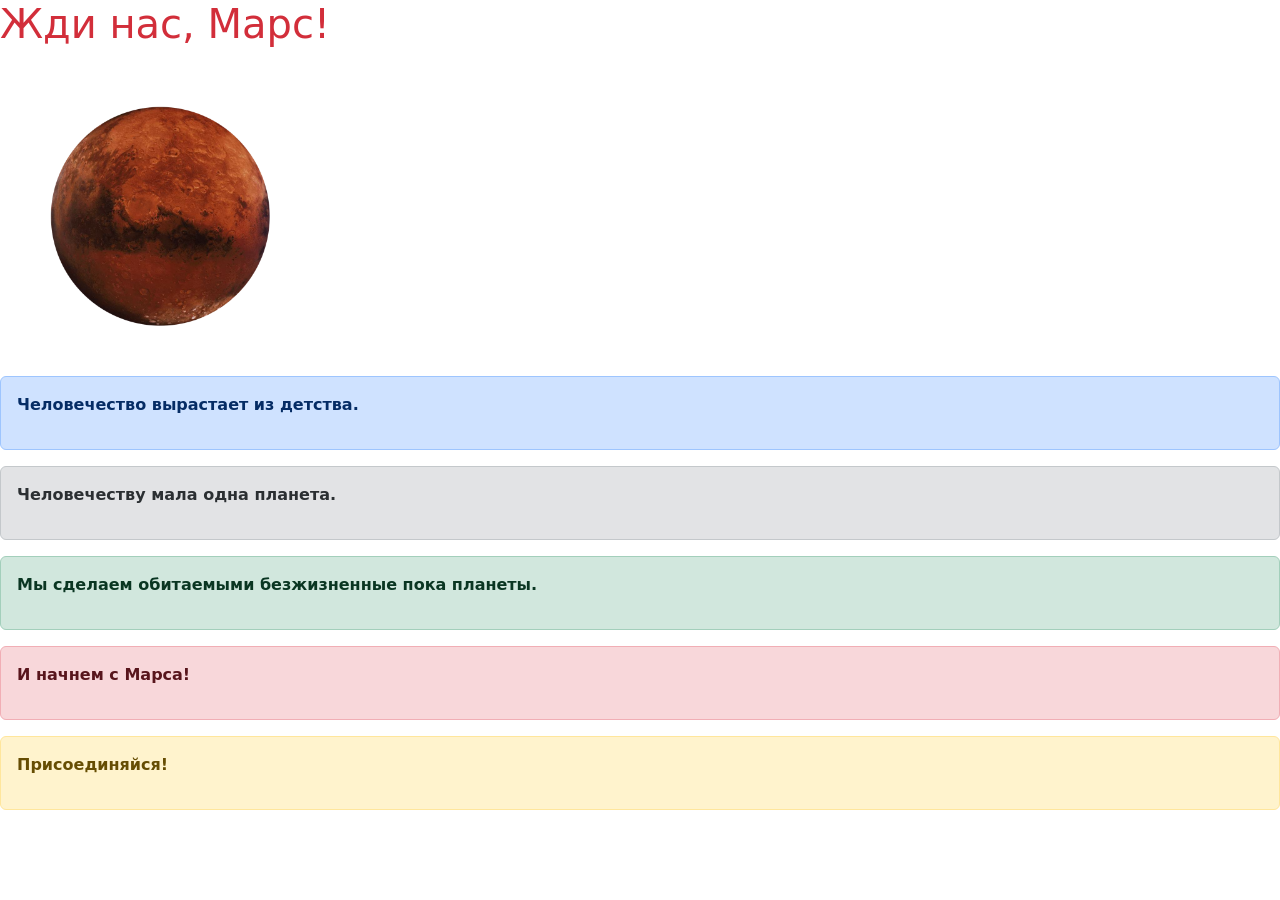
==== cgi-bin/promotion_image.html @ f0ed36e2 "mars1 Реклама с картинкой" ====
<!DOCTYPE html>
<html lang="en">
<head>
    <meta charset="utf-8">
    <meta name="viewport" content="width=device-width, initial-scale=1, shrink-to-fit=no">
    <link rel="stylesheet"
          href="https://cdn.jsdelivr.net/npm/bootstrap@5.0.0-beta1/dist/css/bootstrap.min.css"
          integrity="sha384-giJF6kkoqNQ00vy+HMDP7azOuL0xtbfIcaT9wjKHr8RbDVddVHyTfAAsrekwKmP1"
          crossorigin="anonymous">
    <link rel="stylesheet" type="text/css" href="/static/css/style.css" />
    <title>Реклама с картинкой</title>
</head>
<body>
<h1>Жди нас, Марс!</h1>
<img src="/static/img/mars2.png" width="25%" height="25%"
     alt="здесь должна была быть картинка, но не нашлась">

<div class="alert alert-primary" role="alert">
    <p><strong>Человечество вырастает из детства.</strong></p>
</div>
<div class="alert alert-secondary" role="alert">
    <p><strong>Человечеству мала одна планета.</strong></p>
</div>
<div class="alert alert-success" role="alert">
    <p><strong>Мы сделаем обитаемыми безжизненные пока планеты.</strong></p>
</div>
<div class="alert alert-danger" role="alert">
    <p><strong>И начнем с Марса!</strong></p>
</div>
<div class="alert alert-warning" role="alert">
    <p><strong>Присоединяйся!</strong></p>
</div>

</body>
</html>
---- static/css/style.css ----
h1 {
   color: #d22e3a
}

form.login_form {
    margin-left: auto;
    margin-right: auto;
    max-width: 450px;
    background-color: #ffcc00;
    border: 1px solid gray;
    border-radius: 5px;
    padding: 10px;
}
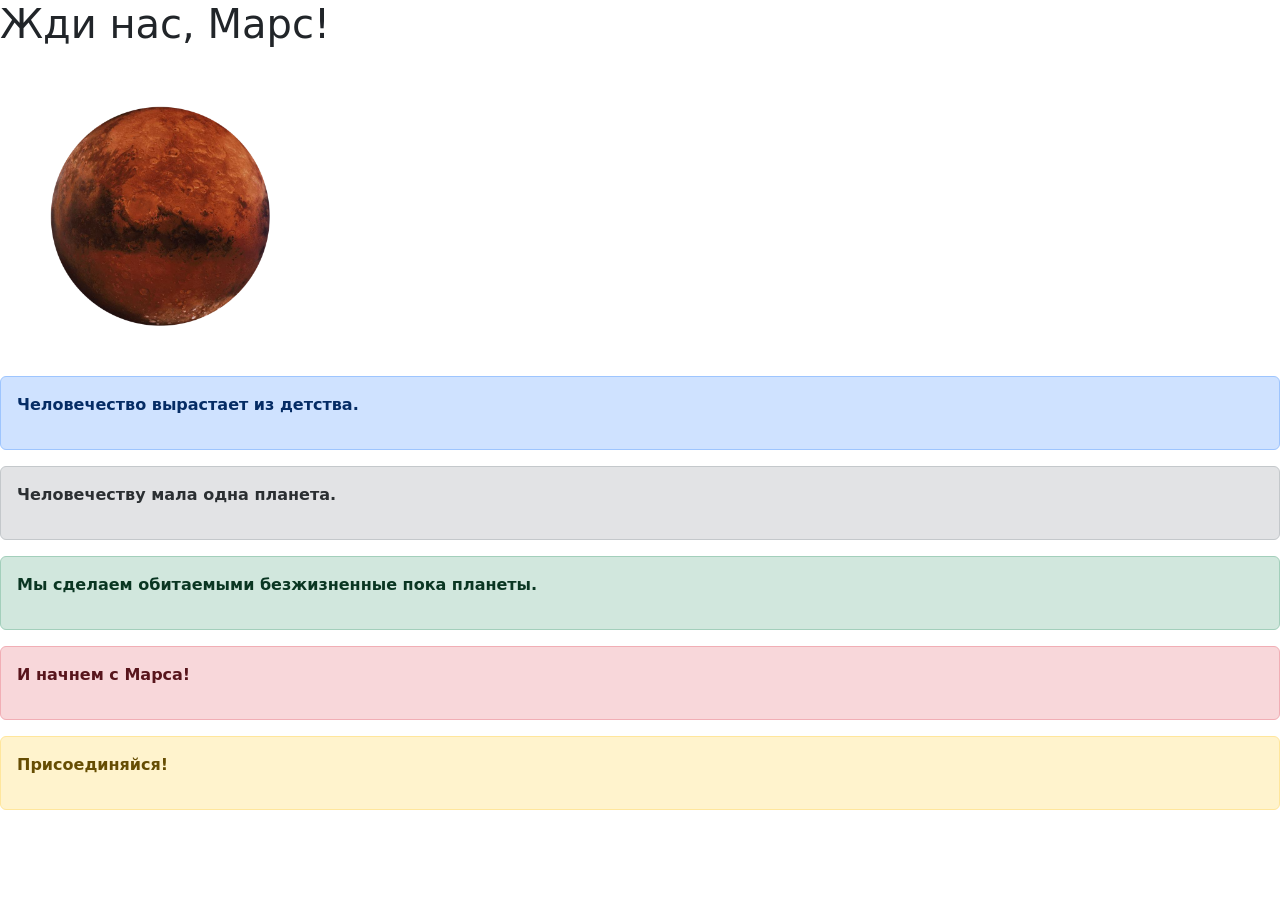
==== commit 4ff13af7: "mars1 Варианты выбора" ====
--- a/cgi-bin/promotion_image.html
+++ b/cgi-bin/promotion_image.html
@@ -7,7 +7,7 @@
           href="https://cdn.jsdelivr.net/npm/bootstrap@5.0.0-beta1/dist/css/bootstrap.min.css"
           integrity="sha384-giJF6kkoqNQ00vy+HMDP7azOuL0xtbfIcaT9wjKHr8RbDVddVHyTfAAsrekwKmP1"
           crossorigin="anonymous">
-    <link rel="stylesheet" type="text/css" href="/static/css/style.css" />
+    <link rel="stylesheet" href="{{ url_for('static', filename='style.css') }}">
     <title>Реклама с картинкой</title>
 </head>
 <body>
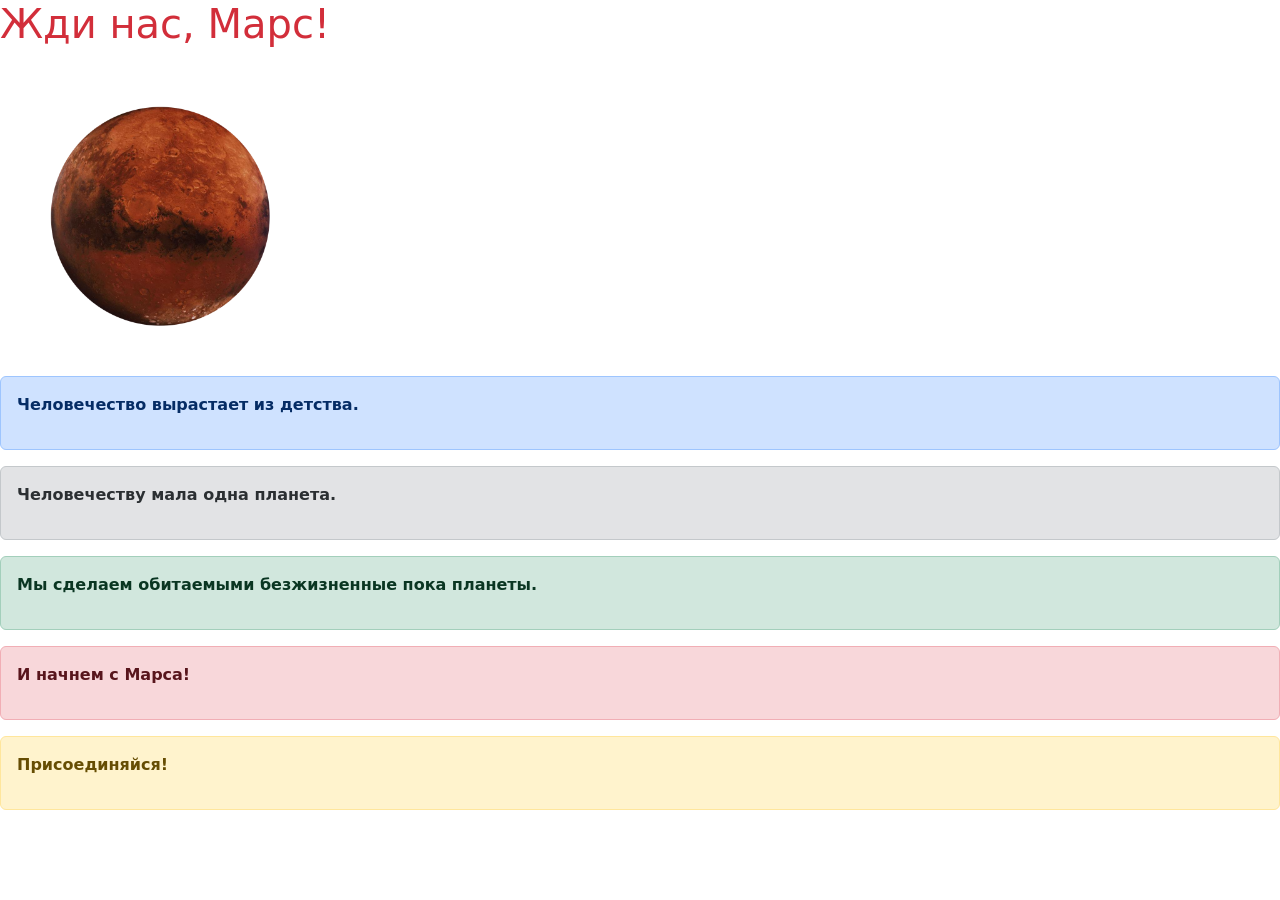
==== commit 9f8b70df: "исправила promotion_image" ====
--- a/cgi-bin/promotion_image.html
+++ b/cgi-bin/promotion_image.html
@@ -7,7 +7,7 @@
           href="https://cdn.jsdelivr.net/npm/bootstrap@5.0.0-beta1/dist/css/bootstrap.min.css"
           integrity="sha384-giJF6kkoqNQ00vy+HMDP7azOuL0xtbfIcaT9wjKHr8RbDVddVHyTfAAsrekwKmP1"
           crossorigin="anonymous">
-    <link rel="stylesheet" href="{{ url_for('static', filename='style.css') }}">
+    <link rel="stylesheet" type="text/css" href="/static/css/style.css" />
     <title>Реклама с картинкой</title>
 </head>
 <body>
--- a/static/css/style.css
+++ b/static/css/style.css
@@ -0,0 +1,13 @@
+h1 {
+   color: #d22e3a
+}
+
+form.login_form {
+    margin-left: auto;
+    margin-right: auto;
+    max-width: 450px;
+    background-color: #ffcc00;
+    border: 1px solid gray;
+    border-radius: 5px;
+    padding: 10px;
+}
